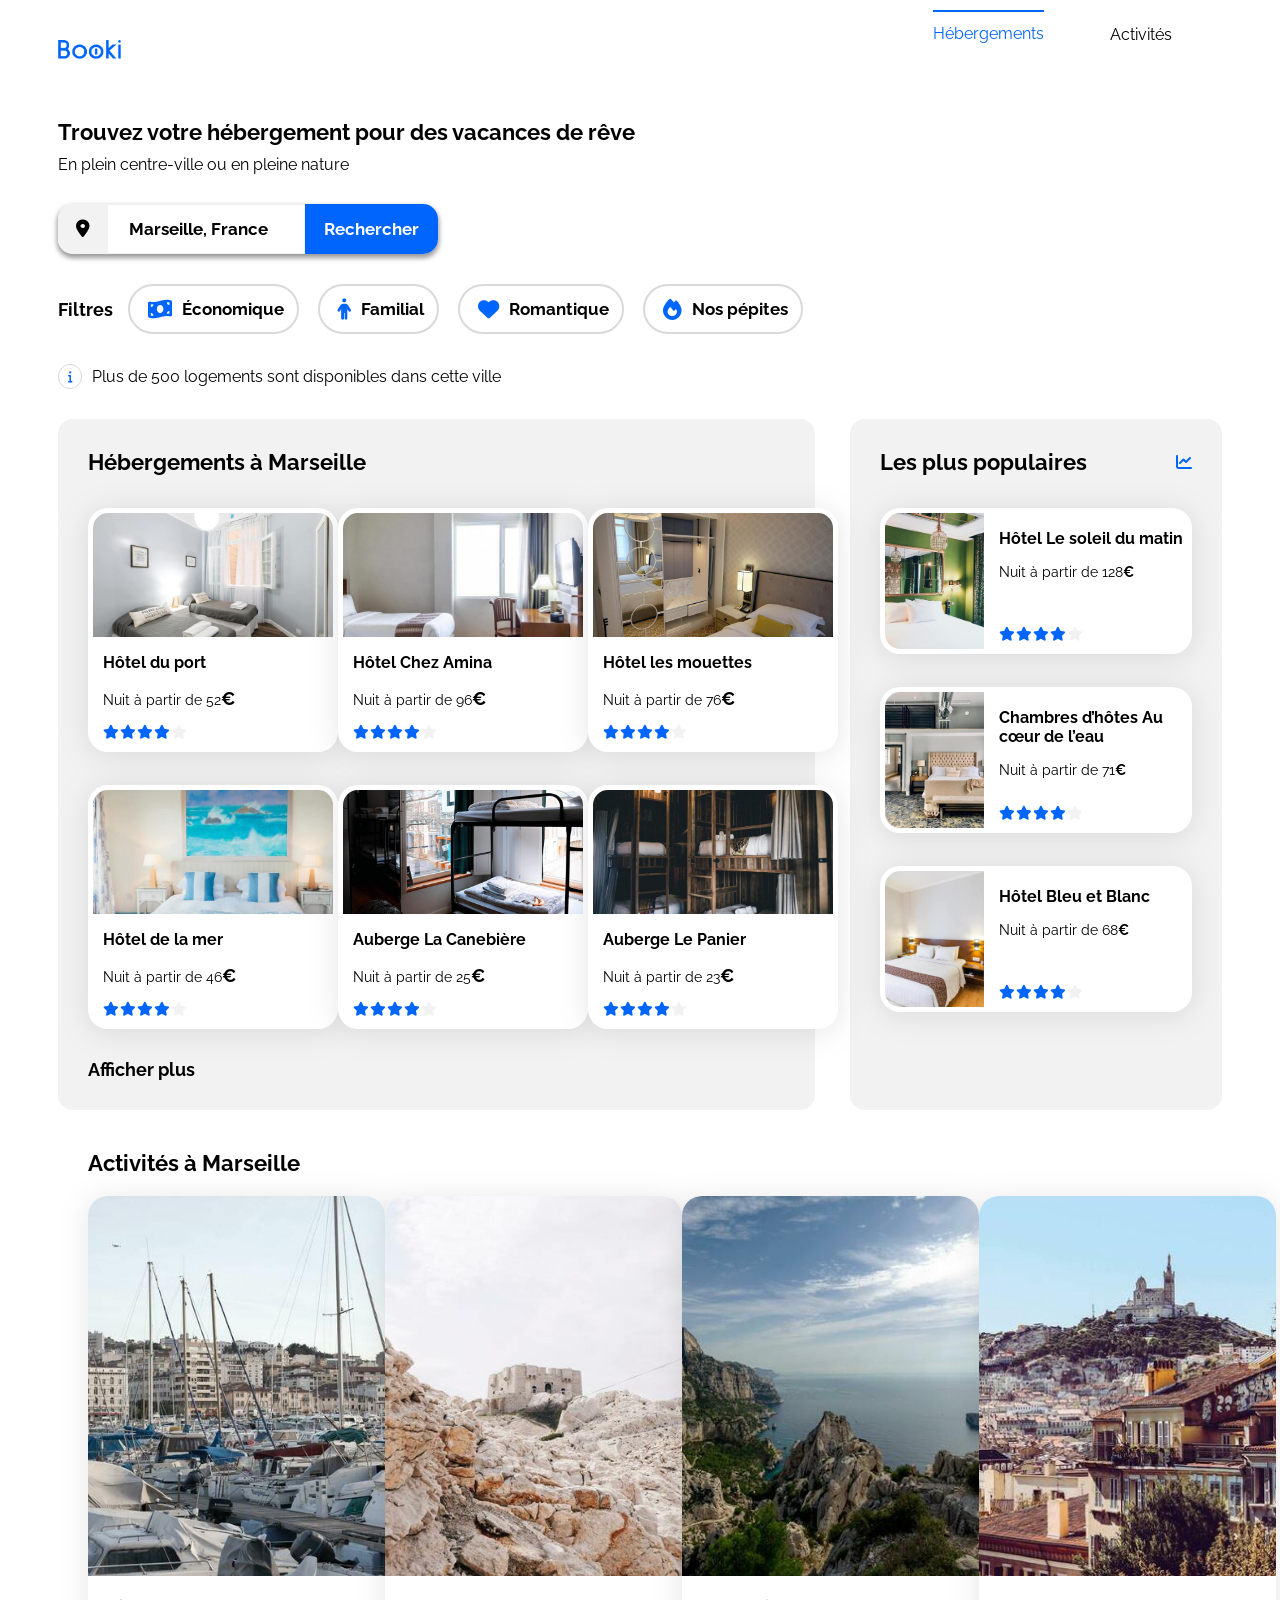
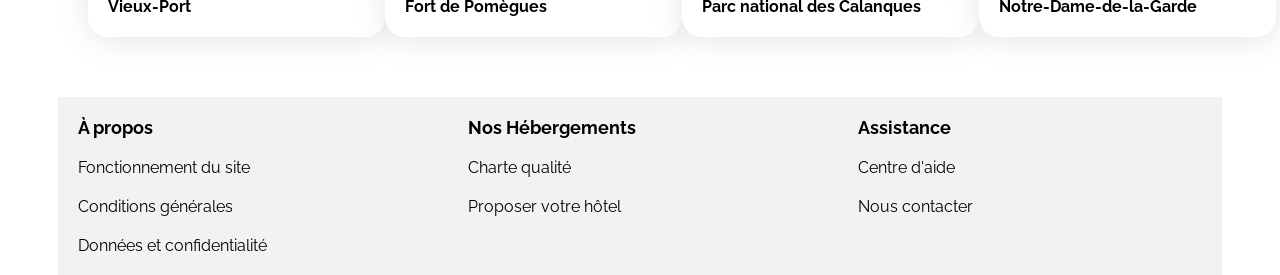
==== projects/2_booki/index.html @ b5fac972 "add: 1_training_start" ====
<!DOCTYPE html>
<html lang="fr">

<head>
    <meta charset="UTF-8">
    <meta name="viewport" content="width=device-width, initial-scale=1.0">
    <title>Booki</title>
    <link rel="preconnect" href="https://fonts.googleapis.com">
    <link rel="preconnect" href="https://fonts.gstatic.com" crossorigin>
    <link href="https://fonts.googleapis.com/css2?family=Raleway:wght@400;500;700&display=swap" rel="stylesheet">
    <link rel="stylesheet" href="https://cdnjs.cloudflare.com/ajax/libs/font-awesome/6.2.1/css/all.min.css"
        integrity="sha512-MV7K8+y+gLIBoVD59lQIYicR65iaqukzvf/nwasF0nqhPay5w/9lJmVM2hMDcnK1OnMGCdVK+iQrJ7lzPJQd1w=="
        crossorigin="anonymous" referrerpolicy="no-referrer" />
    <link rel="stylesheet" href="./css/style.css">
</head>

<body>
    <div class="main-container">
        <header>
            <div class="navbar">
                <div class="logo">
                    <img src="./images/logo/Booki.png">
                </div>
                <ul>
                    <li><a href="#" id="current-page">Hébergements</a></li>
                    <li><a href="#">Activités</a></li>
                </ul>
            </div>
            <div class="title-header">
                <h1 class="titles">Trouvez votre hébergement pour des vacances de rêve</h1>
                <p>En plein centre-ville ou en pleine nature</p>
            </div>


            <form class="searchBar shadow" action="#" method="GET">
                <div class="containerMarker">
                    <i class="fas fa-map-marker-alt"></i>
                </div>
                <input type="search" class="searchInput bold-text" placeholder="Marseille, France">
                <button class="searchButton bold-text">
                    <span>Rechercher</span>
                    <i class="fas fa-search"></i>
                </button>
            </form>


            <div class="filters-section">
                <span class="bold-text-filters">Filtres</span>
                <div class="filters-buttons">
                    <button class="filters-button-text"><i
                            class="fa-solid fa-money-bill-wave fa-lg"></i>Économique</button>
                    <button class="filters-button-text"><i class="fa-solid fa-person fa-lg"></i>Familial</button>
                    <button class="filters-button-text"><i class="fa-solid fa-heart fa-lg"></i>Romantique</button>
                    <button class="filters-button-text"><i class="fa-sharp fa-solid fa-fire fa-lg"></i>Nos
                        pépites</button>
                </div>
            </div>
            <div class="info">
                <i class="fa-solid fa-info fa-xs"></i>
                <span class="simple-text">Plus de 500 logements sont disponibles dans cette ville</span>
            </div>
        </header>
        <main>
            <div class="hebergements-and-populaires">
                <section class="hebergements">
                    <div class="populaires-title">
                        <h2 class="titles">Hébergements à Marseille</h2>
                    </div>
                    <div class="hebergements-cards">
                        <div class="hebergements-firstrow">
                            <a href="#">
                                <article class="card">
                                    <img src="./images/hebergements/fred-kleber.jpg"
                                        alt="Image de la chambre d'hôtel montrant un lit">
                                    <div class="card-content">
                                        <div class="card-txt">
                                            <h3 class="cards-titles">Hôtel du port</h3>
                                            <p class="subtitles">Nuit à partir de 52<span class="euro">€</span></p>
                                        </div>
                                        <div class="card-rating">
                                            <i class="fa-sm fa-solid fa-star" aria-hidden="true"></i>
                                            <i class="fa-sm fa-solid fa-star" aria-hidden="true"></i>
                                            <i class="fa-sm fa-solid fa-star" aria-hidden="true"></i>
                                            <i class="fa-sm fa-solid fa-star" aria-hidden="true"></i>
                                            <i class="fa-sm fa-solid fa-star neutral-star" aria-hidden="true"></i>
                                            <span class="sr-only">Note de 4 sur 5</span>
                                        </div>
                                    </div>
                                </article>
                            </a>
                            <a href="#">
                                <article class="card">
                                    <img src="./images/hebergements/febrian-zakaria.jpg"
                                        alt="Image de la chambre d'hôtel montrant un lit">
                                    <div class="card-content">
                                        <div class="card-txt">
                                            <h3 class="cards-titles">Hôtel Chez Amina</h3>
                                            <p class="subtitles">Nuit à partir de 96<span class="euro">€</span></p>
                                        </div>
                                        <div class="card-rating">
                                            <i class="fa-sm fa-solid fa-star" aria-hidden="true"></i>
                                            <i class="fa-sm fa-solid fa-star" aria-hidden="true"></i>
                                            <i class="fa-sm fa-solid fa-star" aria-hidden="true"></i>
                                            <i class="fa-sm fa-solid fa-star" aria-hidden="true"></i>
                                            <i class="fa-sm fa-solid fa-star neutral-star" aria-hidden="true"></i>
                                            <span class="sr-only">Note de 4 sur 5</span>
                                        </div>
                                    </div>
                                </article>
                            </a>
                            <a href="#">
                                <article class="card">
                                    <img src="./images/hebergements/reisetopia.jpg"
                                        alt="Image de la chambre d'hôtel montrant un lit">
                                    <div class="card-content">
                                        <div class="card-txt">
                                            <h3 class="cards-titles">Hôtel les mouettes</h3>
                                            <p class="subtitles">Nuit à partir de 76<span class="euro">€</span></p>
                                        </div>
                                        <div class="card-rating">
                                            <i class="fa-sm fa-solid fa-star" aria-hidden="true"></i>
                                            <i class="fa-sm fa-solid fa-star" aria-hidden="true"></i>
                                            <i class="fa-sm fa-solid fa-star" aria-hidden="true"></i>
                                            <i class="fa-sm fa-solid fa-star" aria-hidden="true"></i>
                                            <i class="fa-sm fa-solid fa-star neutral-star" aria-hidden="true"></i>
                                            <span class="sr-only">Note de 4 sur 5</span>
                                        </div>
                                    </div>
                                </article>
                            </a>
                        </div>
                        <div class="hebergements-firstrow">
                            <a href="#">
                                <article class="card">
                                    <img src="./images/hebergements/annie-spratt.jpg"
                                        alt="Image de la chambre d'hôtel montrant un lit">
                                    <div class="card-content">
                                        <div class="card-txt">
                                            <h3 class="cards-titles">Hôtel de la mer</h3>
                                            <p class="subtitles">Nuit à partir de 46<span class="euro">€</span></p>
                                        </div>
                                        <div class="card-rating">
                                            <i class="fa-sm fa-solid fa-star" aria-hidden="true"></i>
                                            <i class="fa-sm fa-solid fa-star" aria-hidden="true"></i>
                                            <i class="fa-sm fa-solid fa-star" aria-hidden="true"></i>
                                            <i class="fa-sm fa-solid fa-star" aria-hidden="true"></i>
                                            <i class="fa-sm fa-solid fa-star neutral-star" aria-hidden="true"></i>
                                            <span class="sr-only">Note de 4 sur 5</span>
                                        </div>
                                    </div>
                                </article>
                            </a>
                            <a href="#">
                                <article class="card">
                                    <img src="./images/hebergements/marcus-loke.jpg"
                                        alt="Image de la chambre d'hôtel montrant un lit">
                                    <div class="card-content">
                                        <div class="card-txt">
                                            <h3 class="cards-titles">Auberge La Canebière</h3>
                                            <p class="subtitles">Nuit à partir de 25<span class="euro">€</span></p>
                                        </div>
                                        <div class="card-rating">
                                            <i class="fa-sm fa-solid fa-star" aria-hidden="true"></i>
                                            <i class="fa-sm fa-solid fa-star" aria-hidden="true"></i>
                                            <i class="fa-sm fa-solid fa-star" aria-hidden="true"></i>
                                            <i class="fa-sm fa-solid fa-star" aria-hidden="true"></i>
                                            <i class="fa-sm fa-solid fa-star neutral-star" aria-hidden="true"></i>
                                            <span class="sr-only">Note de 4 sur 5</span>
                                        </div>
                                    </div>
                                </article>
                            </a>
                            <a href="#">
                                <article class="card">
                                    <img src="./images/hebergements/nicate-lee.jpg"
                                        alt="Image de la chambre d'hôtel montrant un lit">
                                    <div class="card-content">
                                        <div class="card-txt">
                                            <h3 class="cards-titles">Auberge Le Panier</h3>
                                            <p class="subtitles">Nuit à partir de 23<span class="euro">€</span></p>
                                        </div>
                                        <div class="card-rating">
                                            <i class="fa-sm fa-solid fa-star" aria-hidden="true"></i>
                                            <i class="fa-sm fa-solid fa-star" aria-hidden="true"></i>
                                            <i class="fa-sm fa-solid fa-star" aria-hidden="true"></i>
                                            <i class="fa-sm fa-solid fa-star" aria-hidden="true"></i>
                                            <i class="fa-sm fa-solid fa-star neutral-star" aria-hidden="true"></i>
                                            <span class="sr-only">Note de 4 sur 5</span>
                                        </div>
                                    </div>
                                </article>
                            </a>
                        </div>
                        <span>Afficher plus</span>
                    </div>
                </section>
                <section class="populaires">
                    <div class="populaires-title">
                        <h2 class="titles">Les plus populaires</h2>
                        <i class="fa-solid fa-chart-line " aria-hidden="true"></i>
                    </div>
                    <div class="populaires-cards">
                        <a href="#">
                            <article class="card">
                                <img src="./images/hebergements/emile-guillemot.jpg"
                                    alt="Image de la chambre d'hôtel montrant un lit">
                                <div class="card-content">
                                    <div class="card-txt">
                                        <h3 class="cards-titles">Hôtel Le soleil du matin</h3>
                                        <p class="subtitles">Nuit à partir de 128<span class="euro">€</span></p>
                                    </div>
                                    <div class="card-rating">
                                        <i class="fa-sm fa-solid fa-star" aria-hidden="true"></i>
                                        <i class="fa-sm fa-solid fa-star" aria-hidden="true"></i>
                                        <i class="fa-sm fa-solid fa-star" aria-hidden="true"></i>
                                        <i class="fa-sm fa-solid fa-star" aria-hidden="true"></i>
                                        <i class="fa-sm fa-solid fa-star neutral-star" aria-hidden="true"></i>
                                        <span class="sr-only">Note de 4 sur 5</span>
                                    </div>
                                </div>
                            </article>
                        </a>
                        <a href="#">
                            <article class="card">
                                <img src="./images/hebergements/aw-creative.jpg"
                                    alt="Image de la chambre d'hôtel montrant un lit">
                                <div class="card-content">
                                    <div class="card-txt">
                                        <h3 class="cards-titles">Chambres d’hôtes Au cœur de l’eau</h3>
                                        <p class="subtitles">Nuit à partir de 71<span class="euro">€</span></p>
                                    </div>
                                    <div class="card-rating">
                                        <i class="fa-sm fa-solid fa-star" aria-hidden="true"></i>
                                        <i class="fa-sm fa-solid fa-star" aria-hidden="true"></i>
                                        <i class="fa-sm fa-solid fa-star" aria-hidden="true"></i>
                                        <i class="fa-sm fa-solid fa-star" aria-hidden="true"></i>
                                        <i class="fa-sm fa-solid fa-star neutral-star" aria-hidden="true"></i>
                                        <span class="sr-only">Note de 4 sur 5</span>
                                    </div>
                                </div>
                            </article>
                        </a>
                        <a href="#">
                            <article class="card">
                                <img src="./images/hebergements/febrian-zakaria2.jpg"
                                    alt="Image de la chambre d'hôtel montrant un lit">
                                <div class="card-content">
                                    <div class="card-txt">
                                        <h3 class="cards-titles">Hôtel Bleu et Blanc</h3>
                                        <p class="subtitles">Nuit à partir de 68<span class="euro">€</span></p>
                                    </div>
                                    <div class="card-rating">
                                        <i class="fa-sm fa-solid fa-star" aria-hidden="true"></i>
                                        <i class="fa-sm fa-solid fa-star" aria-hidden="true"></i>
                                        <i class="fa-sm fa-solid fa-star" aria-hidden="true"></i>
                                        <i class="fa-sm fa-solid fa-star" aria-hidden="true"></i>
                                        <i class="fa-sm fa-solid fa-star neutral-star" aria-hidden="true"></i>
                                        <span class="sr-only">Note de 4 sur 5</span>
                                    </div>
                                </div>
                            </article>
                        </a>
                    </div>
                </section>
            </div>
            <div class="activities">
                <h2 class="titles">Activités à Marseille</h2>
                <div class="activities-cards">
                    <a href="#">
                        <article class="long-card">
                            <img src="./images/activites/reno-laithienne.jpg" alt="Image d'un paysage'">
                            <div class="long-card-content">
                                <div class="long-card-txt">
                                    <h3 class="long-cards-titles">Vieux-Port</h3>
                                </div>
                            </div>
                        </article>
                    </a>
                    <a href="#">
                        <article class="long-card">
                            <img src="./images/activites/paul-hermann.jpg" alt="Image d'un paysage'">
                            <div class="long-card-content">
                                <div class="long-card-txt">
                                    <h3 class="long-cards-titles">Fort de Pomègues</h3>
                                </div>
                            </div>
                        </article>
                    </a>
                    <a href="#">
                        <article class="long-card">
                            <img src="./images/activites/kilyan-sockalingum.jpg" alt="Image d'un paysage'">
                            <div class="long-card-content">
                                <div class="long-card-txt">
                                    <h3 class="long-cards-titles">Parc national des Calanques</h3>
                                </div>
                            </div>
                        </article>
                    </a>
                    <a href="#">
                        <article class="long-card">
                            <img src="./images/activites/florian-wehde.jpg" alt="Image d'un paysage'">
                            <div class="long-card-content">
                                <div class="long-card-txt">
                                    <h3 class="long-cards-titles">Notre-Dame-de-la-Garde</h3>
                                </div>
                            </div>
                        </article>
                    </a>
                </div>

            </div>
        </main>
        <footer>
            <div class="footer-colonne">
                <ul>
                    <li>À propos</li>
                    <li>Fonctionnement du site</li>
                    <li>Conditions générales</li>
                    <li>Données et confidentialité</li>
                </ul>
            </div>
            <div class="footer-colonne">
                <ul>
                    <li>Nos Hébergements</li>
                    <li>Charte qualité</li>
                    <li>Proposer votre hôtel</li>
                </ul>
            </div>
            <div class="footer-colonne">
                <ul>
                    <li>Assistance</li>
                    <li>Centre d'aide</li>
                    <li>Nous contacter</li>
                </ul>
            </div>
        </footer>
    </div>
</body>

</html>
---- projects/2_booki/css/style.css ----
/****** General ***********/
* {
	font-family: "Raleway", sans-serif;
}

:root {
	--main-color: #0065fc;
	--main-bg-color: #f2f2f2;
	--filter-bg-color: #deebff;
}

.fa-solid {
	color: var(--main-color);
}

body {
	display: flex;
	justify-content: center;
	margin-top: 0px;
	margin-bottom: 0px;
}

.main-container {
	width: 100%;
	max-width: 1440px;
	padding: 0 50px;
	box-sizing: border-box;
}

a {
	color: inherit;
	text-decoration: none;
}

.titles {
	margin: 0;
	font-size: 22px;
	font-weight: bold;
}

.subtitles {
	font-size: 14px;
}

.cards-titles {
	font-weight: bold;
	font-size: 16px;
}

.simple-text {
	font-size: 16px;
}

.bold-text {
	font-weight: bold;
	font-size: 17px;
}

.bold-text-filters {
	font-weight: bold;
	font-size: 18px;
}

.filters-button-text {
	font-weight: bold;
	font-size: 17px;
}

.long-cards-titles {
	font-size: 16px;
	font-weight: bold;
	padding-bottom: 5px;
	padding-top: 5px;
	padding-left: 5px;
}

.card {
	background-color: white;
	border-radius: 20px;
	padding: 5px;
	filter: drop-shadow(0px 3px 15px rgba(0, 0, 0, 0.1));
}

.card img {
	object-fit: cover;
}

.card-title {
	font-size: 16px;
}

.euro {
	font-weight: 700;
}

.neutral-star {
	color: var(--main-bg-color);
}

/****** header ***********/
.navbar {
	display: flex;
	justify-content: space-between;
	height: 79px;
	padding-bottom: 30px;
	padding-top: 10px;
}

#current-page {
	border-top: solid 2px var(--main-color);
	color: #0065fc;
	padding-top: 12px;
}
.logo {
	display: flex;
	align-items: center;
}

.navbar img {
	height: 25%;
}
.navbar ul {
	list-style-type: none;
	margin: 0;
	padding: 0;
	overflow: hidden;
}

.navbar li {
	float: left;
}

.navbar li a {
	display: block;
	text-align: center;
	padding-top: 15px;
	padding-bottom: 14px;
	margin-left: 16px;
	text-decoration: none;
}

.navbar li a:first-child {
	margin-right: 50px;
}

.navbar li {
	display: inline;
}

.title-header {
	display: flex;
	flex-direction: column;
	padding-bottom: 30px;
}

.title-header p {
	margin: 0px;
	margin-top: 10px;
}
.searchBar {
	margin-bottom: 30px;
	height: 50px;
	display: flex;
}

.shadow {
	box-shadow: 0px 3px 5px 1px rgba(0, 0, 0, 0.4);
	width: 380px;
	border-radius: 15px;
}

.containerMarker {
	display: flex;
}
.containerMarker {
	background-color: #f2f2f2;
	border-radius: 15px 0 0 15px;
	width: 13%;
	flex-shrink: 0;
}

.containerMarker i {
	margin: auto;
	font-size: 18px;
}

.searchInput {
	border: 1px solid #f2f2f2;
	width: 53%;
	text-align: center;
	padding: 0px;
	margin: 0px;
}

.searchInput::placeholder {
	color: black;
}

.searchButton {
	width: 35%;
	background-color: #0065fc;
	border: none;
	padding: 0;
	border-radius: 0 15px 15px 0;
	color: #fff;
	cursor: pointer;
	flex-shrink: 0;
}

.searchButton i {
	display: none;
}

.filters-section {
	display: flex;
	flex-direction: row;
	flex-wrap: wrap;
	align-items: center;
}
.filters-section button {
	border: 2px solid #d9d9d9;
	text-align: center;
	border-radius: 25px;
	background-color: white;
	padding: 13px;
	margin-left: 15px;
	cursor: pointer;
}

.filters-section button i {
	padding-right: 10px;
	padding-left: 5px;
}

.filters-section button:hover {
	background-color: var(--filter-bg-color);
}

.info {
	display: flex;
	align-items: center;
	padding-top: 30px;
}
.info i {
	display: flex;
	justify-content: center;
	align-items: center;
	color: #0065fc;
	border: 1px solid #d9d9d9;
	width: 2px;
	height: 3px;
	border-radius: 25px;
	padding: 10px;
	margin-right: 10px;
}

/****** Hebergements And Populaires ***********/
.hebergements-and-populaires {
	display: flex;
	flex-wrap: wrap;
	justify-content: space-between;
	padding-top: 30px;
}

.hebergements-and-populaires section {
	background-color: var(--main-bg-color);
	border-radius: 15px;
	padding: 30px;
	box-sizing: border-box;
}

/****** Hebergements ***********/
.hebergements {
	width: 65%;
}
.hebergements-cards {
	display: flex;
	flex-direction: column;
	flex-wrap: wrap;
}

.hebergements-cards .card {
	display: flex;
	flex-wrap: wrap;
	margin-top: 33px;
	flex-direction: column;
	width: 240px;
}

.hebergements-firstrow {
	display: flex;
	flex-direction: row;
	justify-content: space-between;
}

.hebergements-cards img {
	width: 100%;
	height: 124px;
	border-top-left-radius: 15px;
	border-top-right-radius: 15px;
}

.hebergements-cards .card-content {
	width: 100%;
	padding-left: 10px;
	display: flex;
	flex-direction: column;
	justify-content: space-between;
	box-sizing: border-box;
}

.hebergements-cards .card-title {
	margin-top: 10px;
	margin-bottom: 4px;
}

.hebergements-cards .card-subtitle {
	margin: 0;
	font-size: 14px;
	padding-bottom: 5px;
	padding-top: 2px;
}

.hebergements-cards .card-rating {
	margin-bottom: 5px;
}

.card-rating i:nth-child(n + 2) {
	margin-left: -3px;
}

.hebergements-cards span {
	font-size: 18px;
	font-weight: bold;
	padding-top: 30px;
}
/****** Populaires ***********/
.populaires {
	width: 32%;
}

.populaires-title {
	display: flex;
	justify-content: space-between;
	align-items: center;
}

.populaires-cards .card {
	display: flex;
	margin-top: 33px;
}

.populaires-cards img {
	width: 33%;
	height: 136px;
	border-top-left-radius: 15px;
	border-bottom-left-radius: 15px;
}

.populaires-cards .card-content {
	width: 67%;
	padding-left: 15px;
	display: flex;
	flex-direction: column;
	justify-content: space-between;
	box-sizing: border-box;
}

.populaires-cards .card-title {
	margin-top: 10px;
	margin-bottom: 4px;
}

.populaires-cards .card-subtitle {
	margin: 0;
	font-size: 14px;
}

.populaires-cards .card-rating {
	margin-bottom: 5px;
}

/****** activities ******/

.activities {
	display: flex;
	flex-direction: column;
	padding-left: 30px;
	padding-right: 30px;
	padding-top: 40px;
	padding-bottom: 60px;
}
.activities h2 {
	font-size: 22px;
	font-weight: bold;
}
.long-card {
	background-color: white;
	border-radius: 20px;
	filter: drop-shadow(0px 3px 15px rgba(0, 0, 0, 0.1));
}

.long-card img {
	object-fit: cover;
}

.activities-cards {
	display: flex;
	justify-content: space-between;
	padding-top: 20px;
}
.activities-cards .long-card {
	display: flex;
	flex-direction: column;
	width: 297px;
}

.activities-cards img {
	width: 100%;
	height: 380px;
	border-top-left-radius: 20px;
	border-top-right-radius: 20px;
}

.activities-cards .long-card-content {
	padding-left: 15px;
	display: flex;
	flex-direction: column;
	justify-content: space-between;
	box-sizing: border-box;
}

/****** footer ******/
footer {
	background-color: var(--main-bg-color);
	display: flex;
	justify-content: space-between;
}

.footer-colonne {
	width: 33%;
}

footer ul {
	margin-block-start: 0px;
	margin-block-end: 0px;
	margin-inline-start: 0px;
	margin-inline-end: 0px;
	padding-inline-start: 0px;
	padding-bottom: 20px;
}

footer ul li:nth-child(n + 2) {
	padding-top: 20px;
}

footer li {
	list-style-type: none;
	margin: 0;
	padding: 0;
	overflow: hidden;
	padding-left: 20px;
}

footer li:first-child {
	font-size: 18px;
	font-weight: bold;
	padding-top: 20px;
}

/* Le code ci-dessous correspond à la version responsive uniquement */

/****** Media queries ***********/
/* Medium devices (tablets, less/equal than 1024px) */
@media (max-width: 1024px) {
	.hebergements-and-populaires {
		flex-direction: column;
	}

	.hebergements {
		width: 100%;
	}

	.populaires {
		width: 100%;
		margin-top: 50px;
	}

	.populaires-cards {
		display: flex;
		flex-direction: row;
		justify-content: space-between;
	}

	.populaires-cards a {
		width: 30%;
	}

	.populaires-cards .card-title {
		font-size: 14px;
	}

	.populaires-cards .card-subtitle {
		font-size: 13px;
	}

	.filters-section {
		flex-direction: column;
		align-items: start;
	}
}

/* Small devices (phones, less than 768px) */
@media (max-width: 767.98px) {
	/* ... */
}
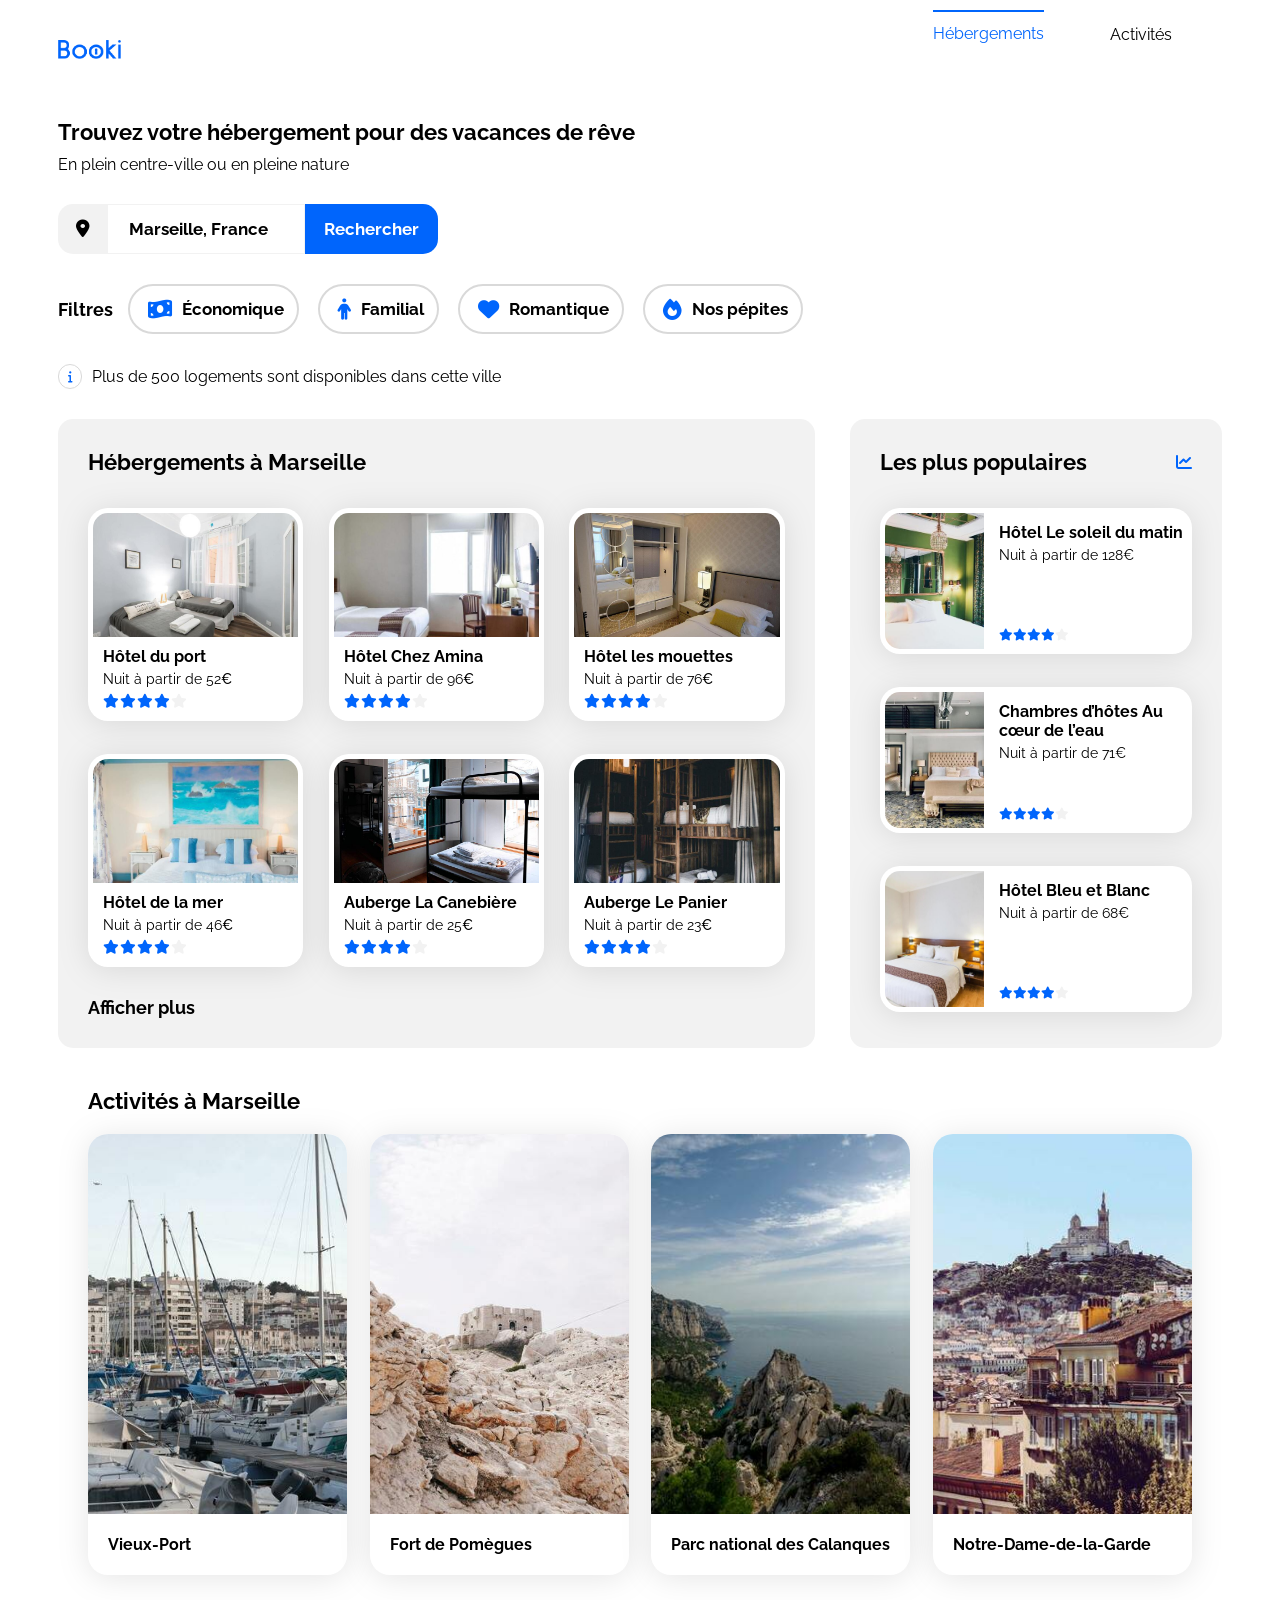
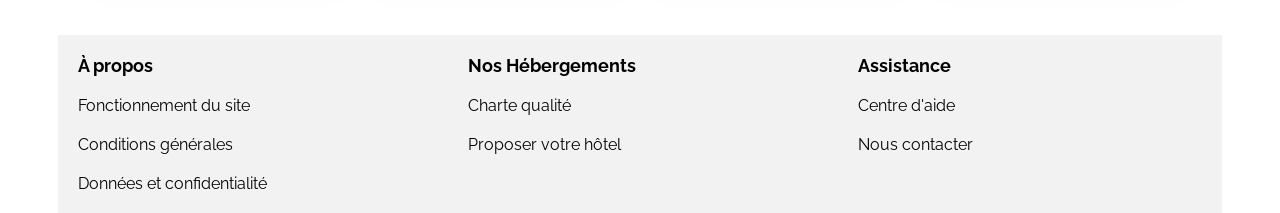
==== commit 97e8e583: "add: p2 mobile responsive version" ====
--- a/projects/2_booki/index.html
+++ b/projects/2_booki/index.html
@@ -67,7 +67,7 @@
                         <h2 class="titles">Hébergements à Marseille</h2>
                     </div>
                     <div class="hebergements-cards">
-                        <div class="hebergements-firstrow">
+                        <div class="hebergements-row">
                             <a href="#">
                                 <article class="card">
                                     <img src="./images/hebergements/fred-kleber.jpg"
@@ -129,7 +129,7 @@
                                 </article>
                             </a>
                         </div>
-                        <div class="hebergements-firstrow">
+                        <div class="hebergements-row">
                             <a href="#">
                                 <article class="card">
                                     <img src="./images/hebergements/annie-spratt.jpg"
@@ -191,7 +191,7 @@
                                 </article>
                             </a>
                         </div>
-                        <span>Afficher plus</span>
+                        <span id="show-more">Afficher plus</span>
                     </div>
                 </section>
                 <section class="populaires">
@@ -210,11 +210,11 @@
                                         <p class="subtitles">Nuit à partir de 128<span class="euro">€</span></p>
                                     </div>
                                     <div class="card-rating">
-                                        <i class="fa-sm fa-solid fa-star" aria-hidden="true"></i>
-                                        <i class="fa-sm fa-solid fa-star" aria-hidden="true"></i>
-                                        <i class="fa-sm fa-solid fa-star" aria-hidden="true"></i>
-                                        <i class="fa-sm fa-solid fa-star" aria-hidden="true"></i>
-                                        <i class="fa-sm fa-solid fa-star neutral-star" aria-hidden="true"></i>
+                                        <i class="fa-xs fa-solid fa-star" aria-hidden="true"></i>
+                                        <i class="fa-xs fa-solid fa-star" aria-hidden="true"></i>
+                                        <i class="fa-xs fa-solid fa-star" aria-hidden="true"></i>
+                                        <i class="fa-xs fa-solid fa-star" aria-hidden="true"></i>
+                                        <i class="fa-xs fa-solid fa-star neutral-star" aria-hidden="true"></i>
                                         <span class="sr-only">Note de 4 sur 5</span>
                                     </div>
                                 </div>
@@ -230,11 +230,11 @@
                                         <p class="subtitles">Nuit à partir de 71<span class="euro">€</span></p>
                                     </div>
                                     <div class="card-rating">
-                                        <i class="fa-sm fa-solid fa-star" aria-hidden="true"></i>
-                                        <i class="fa-sm fa-solid fa-star" aria-hidden="true"></i>
-                                        <i class="fa-sm fa-solid fa-star" aria-hidden="true"></i>
-                                        <i class="fa-sm fa-solid fa-star" aria-hidden="true"></i>
-                                        <i class="fa-sm fa-solid fa-star neutral-star" aria-hidden="true"></i>
+                                        <i class="fa-xs fa-solid fa-star" aria-hidden="true"></i>
+                                        <i class="fa-xs fa-solid fa-star" aria-hidden="true"></i>
+                                        <i class="fa-xs fa-solid fa-star" aria-hidden="true"></i>
+                                        <i class="fa-xs fa-solid fa-star" aria-hidden="true"></i>
+                                        <i class="fa-xs fa-solid fa-star neutral-star" aria-hidden="true"></i>
                                         <span class="sr-only">Note de 4 sur 5</span>
                                     </div>
                                 </div>
@@ -250,11 +250,11 @@
                                         <p class="subtitles">Nuit à partir de 68<span class="euro">€</span></p>
                                     </div>
                                     <div class="card-rating">
-                                        <i class="fa-sm fa-solid fa-star" aria-hidden="true"></i>
-                                        <i class="fa-sm fa-solid fa-star" aria-hidden="true"></i>
-                                        <i class="fa-sm fa-solid fa-star" aria-hidden="true"></i>
-                                        <i class="fa-sm fa-solid fa-star" aria-hidden="true"></i>
-                                        <i class="fa-sm fa-solid fa-star neutral-star" aria-hidden="true"></i>
+                                        <i class="fa-xs fa-solid fa-star" aria-hidden="true"></i>
+                                        <i class="fa-xs fa-solid fa-star" aria-hidden="true"></i>
+                                        <i class="fa-xs fa-solid fa-star" aria-hidden="true"></i>
+                                        <i class="fa-xs fa-solid fa-star" aria-hidden="true"></i>
+                                        <i class="fa-xs fa-solid fa-star neutral-star" aria-hidden="true"></i>
                                         <span class="sr-only">Note de 4 sur 5</span>
                                     </div>
                                 </div>
--- a/projects/2_booki/css/style.css
+++ b/projects/2_booki/css/style.css
@@ -39,12 +39,15 @@
 }
 
 .subtitles {
+	margin: 5px 0px;
 	font-size: 14px;
 }
 
 .cards-titles {
 	font-weight: bold;
 	font-size: 16px;
+	margin-top: 10px;
+	margin-bottom: 5px;
 }
 
 .simple-text {
@@ -87,10 +90,6 @@
 
 .card-title {
 	font-size: 16px;
-}
-
-.euro {
-	font-weight: 700;
 }
 
 .neutral-star {
@@ -164,7 +163,7 @@
 }
 
 .shadow {
-	box-shadow: 0px 3px 5px 1px rgba(0, 0, 0, 0.4);
+	box-shadow: none;
 	width: 380px;
 	border-radius: 15px;
 }
@@ -223,8 +222,12 @@
 	border-radius: 25px;
 	background-color: white;
 	padding: 13px;
-	margin-left: 15px;
+	margin-right: 15px;
 	cursor: pointer;
+}
+
+.filters-section span {
+	margin-right: 15px;
 }
 
 .filters-section button i {
@@ -276,7 +279,6 @@
 .hebergements-cards {
 	display: flex;
 	flex-direction: column;
-	flex-wrap: wrap;
 }
 
 .hebergements-cards .card {
@@ -284,13 +286,16 @@
 	flex-wrap: wrap;
 	margin-top: 33px;
 	flex-direction: column;
-	width: 240px;
-}
-
-.hebergements-firstrow {
+}
+
+.hebergements-row {
 	display: flex;
 	flex-direction: row;
 	justify-content: space-between;
+}
+
+.hebergements-row a {
+	width: 30.9%;
 }
 
 .hebergements-cards img {
@@ -325,14 +330,24 @@
 	margin-bottom: 5px;
 }
 
-.card-rating i:nth-child(n + 2) {
+.hebergements-cards .card-rating i:nth-child(n + 2) {
 	margin-left: -3px;
 }
 
+.populaires-cards .card-rating i:nth-child(n + 2) {
+	margin-left: -4px;
+}
+
 .hebergements-cards span {
+	font-size: 14px;
+	font-weight: 500;
+	padding-top: 30px;
+}
+
+#show-more {
+	padding-top: 30px;
 	font-size: 18px;
 	font-weight: bold;
-	padding-top: 30px;
 }
 /****** Populaires ***********/
 .populaires {
@@ -412,7 +427,6 @@
 .activities-cards .long-card {
 	display: flex;
 	flex-direction: column;
-	width: 297px;
 }
 
 .activities-cards img {
@@ -420,6 +434,9 @@
 	height: 380px;
 	border-top-left-radius: 20px;
 	border-top-right-radius: 20px;
+}
+.activities-cards a {
+	width: 23.5%;
 }
 
 .activities-cards .long-card-content {
@@ -471,6 +488,14 @@
 /* Le code ci-dessous correspond à la version responsive uniquement */
 
 /****** Media queries ***********/
+@media (min-width: 1900px) {
+	.shadow {
+		box-shadow: 0px 3px 5px 1px rgba(0, 0, 0, 0.4);
+		width: 380px;
+		border-radius: 15px;
+	}
+}
+
 /* Medium devices (tablets, less/equal than 1024px) */
 @media (max-width: 1024px) {
 	.hebergements-and-populaires {
@@ -493,7 +518,7 @@
 	}
 
 	.populaires-cards a {
-		width: 30%;
+		width: 32.44%;
 	}
 
 	.populaires-cards .card-title {
@@ -508,9 +533,149 @@
 		flex-direction: column;
 		align-items: start;
 	}
+	.filters-button-text {
+		font-size: 16px;
+	}
+
+	.activities-cards a {
+		width: 22.8%;
+		height: 100%;
+	}
+
+	.hebergements-row a {
+		width: 31.6%;
+	}
+
+	.activities-cards img {
+		height: 200px;
+	}
+
+	.activities-cards {
+		height: 270px;
+	}
+
+	.long-card {
+		height: 100%;
+	}
+	.filters-section button {
+		margin-top: 15px;
+	}
 }
 
 /* Small devices (phones, less than 768px) */
 @media (max-width: 767.98px) {
-	/* ... */
-}
+	.navbar {
+		flex-direction: column;
+		justify-content: center;
+		align-items: center;
+		height: 115px;
+		border-bottom: solid 2px var(--main-color);
+		padding-bottom: 5px;
+		margin-bottom: 50px;
+	}
+
+	.navbar img {
+		height: 31%;
+	}
+
+	#current-page {
+		border-top: none;
+        padding-top: none;
+	}
+	.main-container {
+		padding: 0px;
+	}
+
+	.title-header {
+		padding-left: 15px;
+		padding-right: 15px;
+	}
+
+	.shadow {
+		width: 200px;
+	}
+	.searchBar {
+		padding: 0px 15px;
+	}
+
+	.searchButton {
+		border-radius: 15px;
+	}
+	.searchButton i {
+		display: block;
+	}
+
+	.searchButton span {
+		display: none;
+	}
+
+	.filters-section {
+		padding: 0 15px;
+	}
+
+	.info {
+		padding-right: 15px;
+		padding-left: 15px;
+	}
+	.hebergements-and-populaires {
+		flex-direction: column-reverse;
+	}
+
+	.hebergements-and-populaires section {
+		border-radius: 0px;
+	}
+
+	.hebergements-and-populaires section {
+		background-color: white;
+		padding: 30px;
+	}
+
+	.hebergements-row a {
+		width: 100%;
+	}
+
+	.activities-cards {
+		height: 100%;
+	}
+
+	.activities-cards a {
+		width: 100%;
+	}
+
+	.populaires-cards {
+		display: flex;
+		flex-direction: column;
+		align-items: center;
+	}
+
+	.populaires-cards a {
+		width: 100%;
+	}
+	.hebergements-row {
+		flex-direction: column;
+	}
+
+    .populaires {
+        background-color: grey;
+    }
+
+	.activities-cards {
+		flex-direction: column;
+	}
+
+	.activities-cards a {
+		align-items: center;
+		justify-content: center;
+	}
+
+	body {
+		margin: 0;
+	}
+
+	footer {
+		flex-direction: column;
+	}
+	.footer-colonne {
+		width: 100%;
+	}
+}
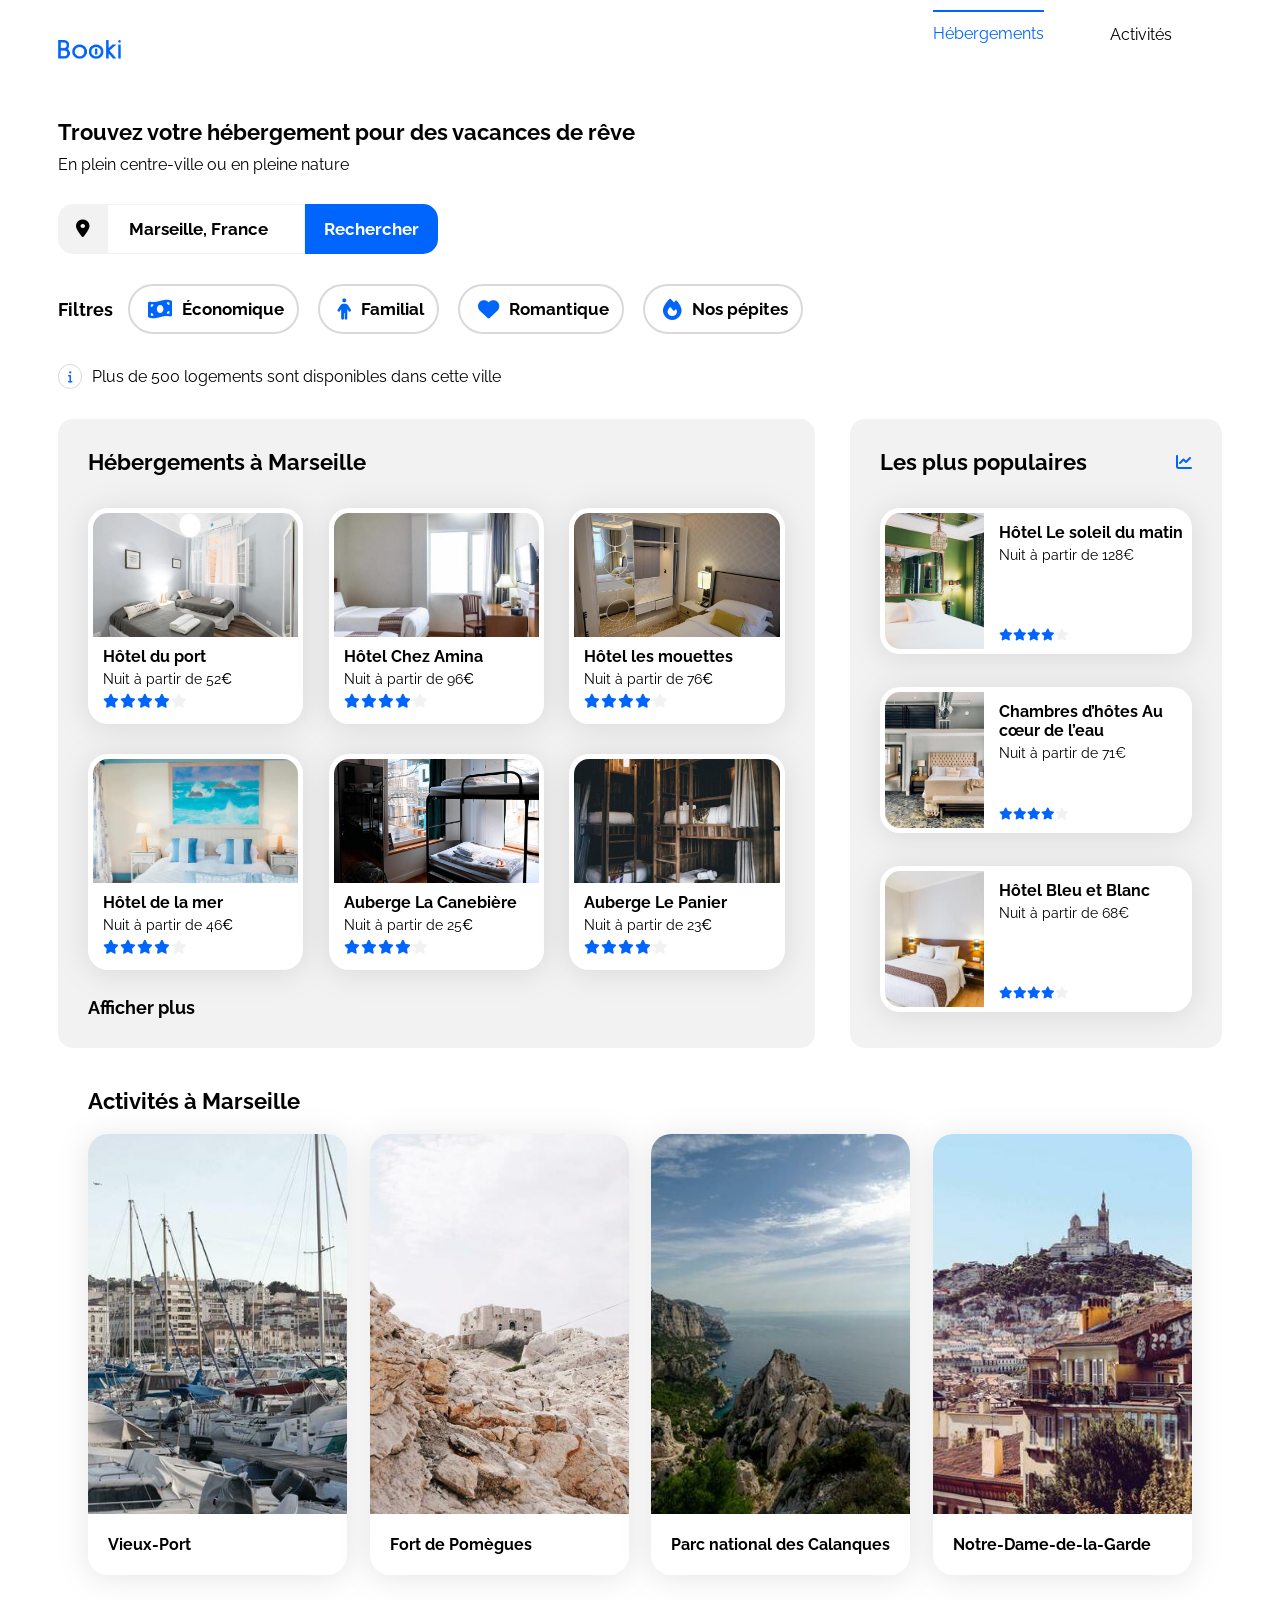
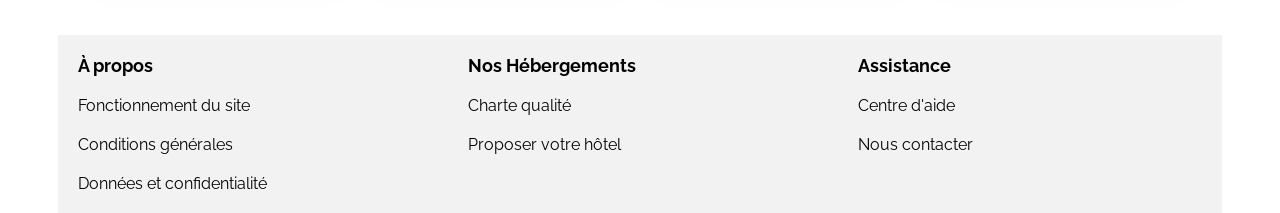
==== commit 83c23ba3: "add: stretch" ====
--- a/projects/2_booki/index.html
+++ b/projects/2_booki/index.html
@@ -42,8 +42,6 @@
                     <i class="fas fa-search"></i>
                 </button>
             </form>
-
-
             <div class="filters-section">
                 <span class="bold-text-filters">Filtres</span>
                 <div class="filters-buttons">
--- a/projects/2_booki/css/style.css
+++ b/projects/2_booki/css/style.css
@@ -286,12 +286,14 @@
 	flex-wrap: wrap;
 	margin-top: 33px;
 	flex-direction: column;
+	height: 83.8%;
 }
 
 .hebergements-row {
 	display: flex;
 	flex-direction: row;
 	justify-content: space-between;
+	align-items: stretch;
 }
 
 .hebergements-row a {
@@ -423,10 +425,12 @@
 	display: flex;
 	justify-content: space-between;
 	padding-top: 20px;
+	align-items: stretch;
 }
 .activities-cards .long-card {
 	display: flex;
 	flex-direction: column;
+	height: 100%;
 }
 
 .activities-cards img {
@@ -491,8 +495,6 @@
 @media (min-width: 1900px) {
 	.shadow {
 		box-shadow: 0px 3px 5px 1px rgba(0, 0, 0, 0.4);
-		width: 380px;
-		border-radius: 15px;
 	}
 }
 
@@ -569,53 +571,112 @@
 		justify-content: center;
 		align-items: center;
 		height: 115px;
-		border-bottom: solid 2px var(--main-color);
 		padding-bottom: 5px;
 		margin-bottom: 50px;
 	}
 
+	.navbar li {
+		float: none;
+		border-bottom: solid 2px var(--filter-bg-color);
+	}
+
+	.navbar li a:first-child {
+		margin-right: 0px;
+	}
+
+	.navbar li:first-child {
+		border-color: #0065fc;
+	}
+
+	.navbar li a {
+		margin-left: 0px;
+	}
+
 	.navbar img {
 		height: 31%;
 	}
 
+	.navbar ul {
+		width: 100%;
+		align-items: center;
+		display: flex;
+	}
+
+	.navbar li {
+		width: 50%;
+	}
+
 	#current-page {
 		border-top: none;
-        padding-top: none;
+		padding-top: 15px;
+		padding-bottom: 14px;
 	}
 	.main-container {
 		padding: 0px;
 	}
 
+	.searchInput {
+		width: 73%;
+	}
 	.title-header {
-		padding-left: 15px;
-		padding-right: 15px;
+		padding-left: 20px;
+		padding-right: 20px;
 	}
 
 	.shadow {
-		width: 200px;
+		width: 89.334%;
 	}
 	.searchBar {
-		padding: 0px 15px;
+		padding: 0px 20px;
+	}
+
+	.bold-text {
+		font-size: 18px;
 	}
 
 	.searchButton {
 		border-radius: 15px;
+		width: 14.95%;
+		margin: 0px -10px;
+		box-shadow: 0px 3px 5px 1px rgba(0, 0, 0, 0.4);
 	}
 	.searchButton i {
 		display: block;
 	}
 
+	.containerMarker {
+		width: 14.95%;
+	}
+
 	.searchButton span {
 		display: none;
 	}
 
 	.filters-section {
-		padding: 0 15px;
+		padding: 0 20px;
+	}
+	.filters-section button {
+		margin-right: 0px;
+	}
+
+	.filters-buttons {
+		width: 100%;
+		text-align: center;
+	}
+
+	.filters-section button {
+		margin-top: 15px;
+		width: 48.5%;
+		padding: 13.5px 0px;
+	}
+
+	.filters-button-text {
+		font-size: 14px;
 	}
 
 	.info {
-		padding-right: 15px;
-		padding-left: 15px;
+		padding-right: 20px;
+		padding-left: 20px;
 	}
 	.hebergements-and-populaires {
 		flex-direction: column-reverse;
@@ -627,9 +688,12 @@
 
 	.hebergements-and-populaires section {
 		background-color: white;
-		padding: 30px;
-	}
-
+		padding: 20px;
+	}
+
+	.populaires {
+		background-color: var(--main-bg-color) !important ;
+	}
 	.hebergements-row a {
 		width: 100%;
 	}
@@ -655,9 +719,9 @@
 		flex-direction: column;
 	}
 
-    .populaires {
-        background-color: grey;
-    }
+	.populaires {
+		background-color: var(--filter-bg-color);
+	}
 
 	.activities-cards {
 		flex-direction: column;
@@ -666,6 +730,15 @@
 	.activities-cards a {
 		align-items: center;
 		justify-content: center;
+		padding-top: 15px;
+	}
+
+	.activities-cards img {
+		height: 141px;
+	}
+
+	.hebergements-cards .card {
+		margin-top: 15px;
 	}
 
 	body {
@@ -678,4 +751,7 @@
 	.footer-colonne {
 		width: 100%;
 	}
-}
+	footer li {
+		padding-left: 30px;
+	}
+}
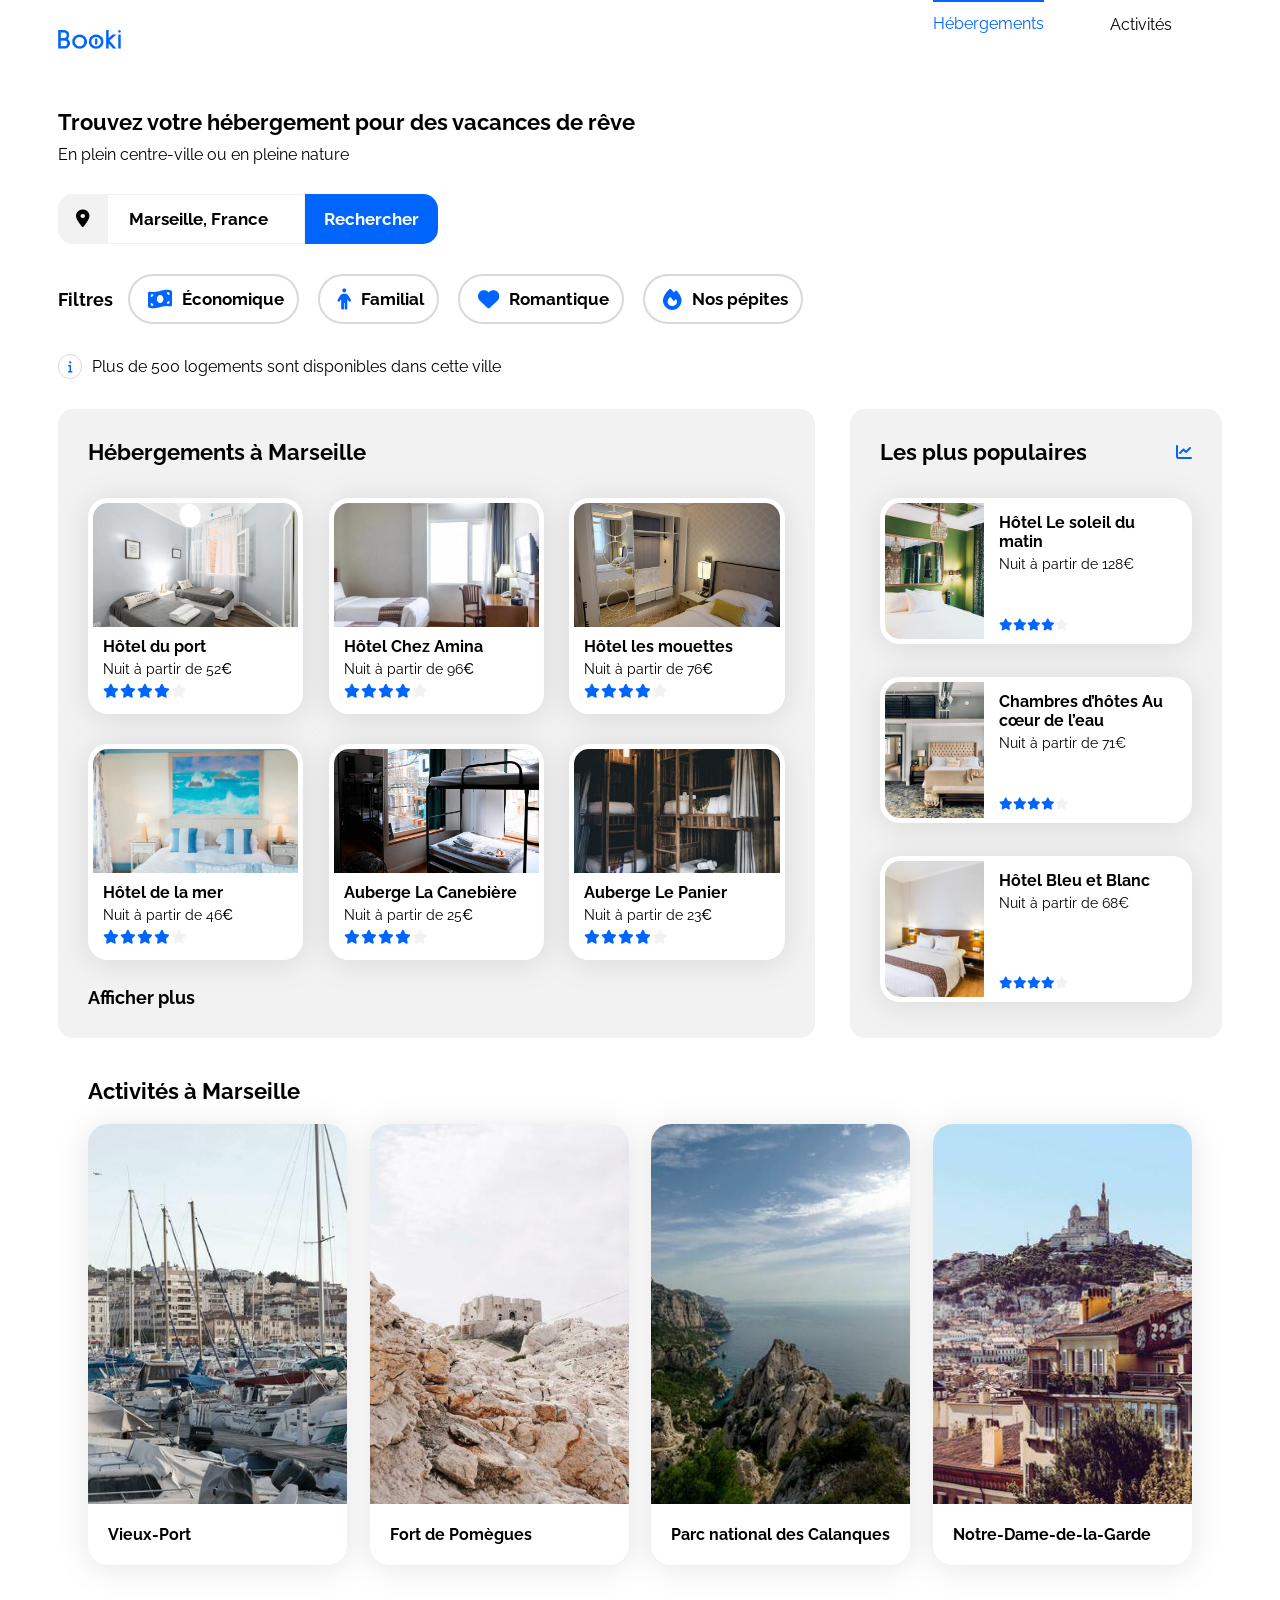
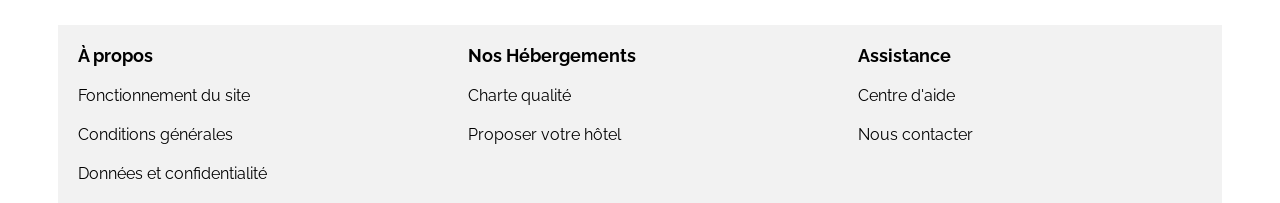
==== commit af08583c: "p2 done" ====
--- a/projects/2_booki/index.html
+++ b/projects/2_booki/index.html
@@ -22,8 +22,8 @@
                     <img src="./images/logo/Booki.png">
                 </div>
                 <ul>
-                    <li><a href="#" id="current-page">Hébergements</a></li>
-                    <li><a href="#">Activités</a></li>
+                    <li><a href="#hebergements-location" id="current-page">Hébergements</a></li>
+                    <li><a href="#activities-location">Activités</a></li>
                 </ul>
             </div>
             <div class="title-header">
@@ -31,17 +31,18 @@
                 <p>En plein centre-ville ou en pleine nature</p>
             </div>
 
-
-            <form class="searchBar shadow" action="#" method="GET">
-                <div class="containerMarker">
-                    <i class="fas fa-map-marker-alt"></i>
-                </div>
-                <input type="search" class="searchInput bold-text" placeholder="Marseille, France">
-                <button class="searchButton bold-text">
-                    <span>Rechercher</span>
-                    <i class="fas fa-search"></i>
-                </button>
-            </form>
+            <div class="form-container">
+                <form class="searchBar shadow" action="#" method="GET">
+                    <div class="containerMarker">
+                        <i class="fas fa-map-marker-alt"></i>
+                    </div>
+                    <input type="search" class="searchInput bold-text" placeholder="Marseille, France">
+                    <button class="searchButton bold-text">
+                        <span>Rechercher</span>
+                        <i class="fas fa-search"></i>
+                    </button>
+                </form>
+            </div>
             <div class="filters-section">
                 <span class="bold-text-filters">Filtres</span>
                 <div class="filters-buttons">
@@ -60,7 +61,7 @@
         </header>
         <main>
             <div class="hebergements-and-populaires">
-                <section class="hebergements">
+                <section id="hebergements-location" class="hebergements">
                     <div class="populaires-title">
                         <h2 class="titles">Hébergements à Marseille</h2>
                     </div>
@@ -261,7 +262,7 @@
                     </div>
                 </section>
             </div>
-            <div class="activities">
+            <div id="activities-location" class="activities">
                 <h2 class="titles">Activités à Marseille</h2>
                 <div class="activities-cards">
                     <a href="#">
--- a/projects/2_booki/css/style.css
+++ b/projects/2_booki/css/style.css
@@ -102,7 +102,6 @@
 	justify-content: space-between;
 	height: 79px;
 	padding-bottom: 30px;
-	padding-top: 10px;
 }
 
 #current-page {
@@ -310,6 +309,7 @@
 .hebergements-cards .card-content {
 	width: 100%;
 	padding-left: 10px;
+    padding-right: 10px;
 	display: flex;
 	flex-direction: column;
 	justify-content: space-between;
@@ -377,6 +377,7 @@
 .populaires-cards .card-content {
 	width: 67%;
 	padding-left: 15px;
+    padding-right: 15px;
 	display: flex;
 	flex-direction: column;
 	justify-content: space-between;
@@ -445,6 +446,7 @@
 
 .activities-cards .long-card-content {
 	padding-left: 15px;
+    padding-right: 15px;
 	display: flex;
 	flex-direction: column;
 	justify-content: space-between;
@@ -496,6 +498,10 @@
 	.shadow {
 		box-shadow: 0px 3px 5px 1px rgba(0, 0, 0, 0.4);
 	}
+
+    .navbar {
+        padding-top: 10px;
+    }
 }
 
 /* Medium devices (tablets, less/equal than 1024px) */
@@ -541,8 +547,12 @@
 
 	.activities-cards a {
 		width: 22.8%;
-		height: 100%;
-	}
+	}
+
+    .long-cards-titles {
+        padding-top: 0px;
+        padding-bottom: 0px;
+    }
 
 	.hebergements-row a {
 		width: 31.6%;
@@ -550,10 +560,6 @@
 
 	.activities-cards img {
 		height: 200px;
-	}
-
-	.activities-cards {
-		height: 270px;
 	}
 
 	.long-card {
@@ -572,7 +578,7 @@
 		align-items: center;
 		height: 115px;
 		padding-bottom: 5px;
-		margin-bottom: 50px;
+		margin-bottom: 30px;
 	}
 
 	.navbar li {
@@ -615,8 +621,16 @@
 		padding: 0px;
 	}
 
+    .form-container {
+        display: flex;
+        align-items: center;
+        justify-content: center;
+    }
+
 	.searchInput {
-		width: 73%;
+		width: 85.5%;
+        text-align: left;
+        padding-left: 7%;
 	}
 	.title-header {
 		padding-left: 20px;
@@ -624,10 +638,7 @@
 	}
 
 	.shadow {
-		width: 89.334%;
-	}
-	.searchBar {
-		padding: 0px 20px;
+		width: 89.01%;
 	}
 
 	.bold-text {
@@ -636,16 +647,16 @@
 
 	.searchButton {
 		border-radius: 15px;
-		width: 14.95%;
-		margin: 0px -10px;
-		box-shadow: 0px 3px 5px 1px rgba(0, 0, 0, 0.4);
+		width: 50px;
+		margin-left: -10px;
+		box-shadow: 0px 3px 5px 0px rgba(0, 0, 0, 0.4);
 	}
 	.searchButton i {
 		display: block;
 	}
 
 	.containerMarker {
-		width: 14.95%;
+		width: 50px;
 	}
 
 	.searchButton span {
@@ -677,9 +688,11 @@
 	.info {
 		padding-right: 20px;
 		padding-left: 20px;
+        padding-top: 35px;
 	}
 	.hebergements-and-populaires {
 		flex-direction: column-reverse;
+        padding-top: 35px;
 	}
 
 	.hebergements-and-populaires section {
@@ -693,10 +706,15 @@
 
 	.populaires {
 		background-color: var(--main-bg-color) !important ;
+        margin-top: 0px;
 	}
 	.hebergements-row a {
 		width: 100%;
 	}
+
+    #show-more {
+        padding-top: 15px;
+    }
 
 	.activities-cards {
 		height: 100%;
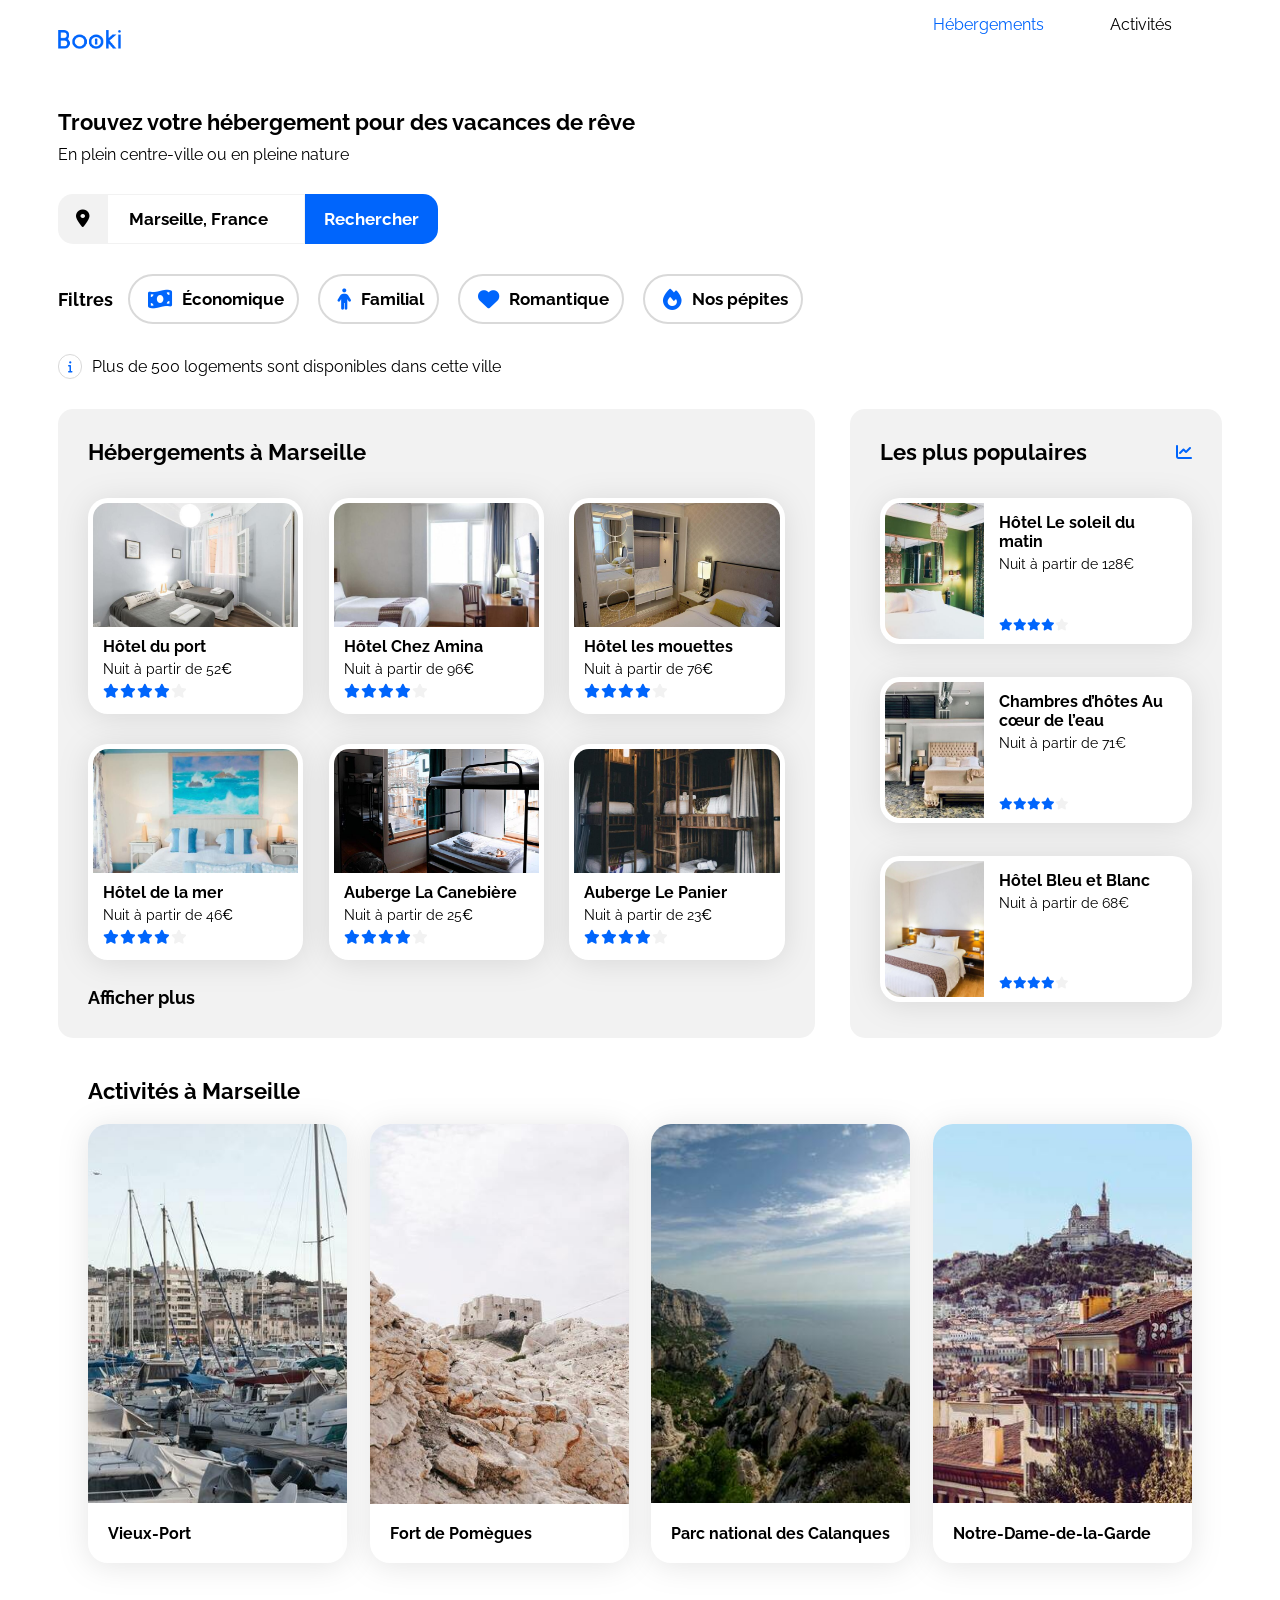
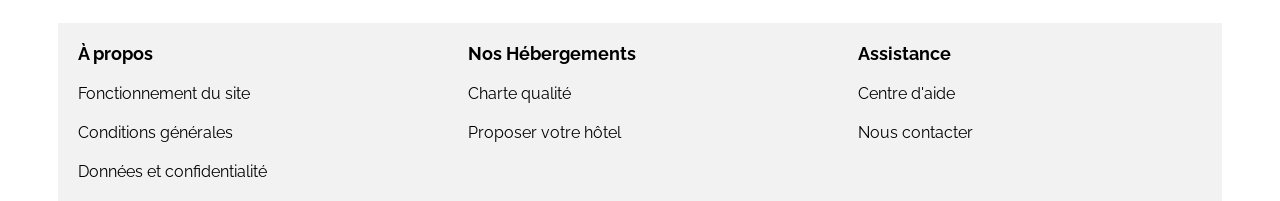
==== commit 8b79b0eb: "done" ====
--- a/projects/2_booki/index.html
+++ b/projects/2_booki/index.html
@@ -19,7 +19,7 @@
         <header>
             <div class="navbar">
                 <div class="logo">
-                    <img src="./images/logo/Booki.png">
+                    <img alt="logo" src="./images/logo/Booki.png">
                 </div>
                 <ul>
                     <li><a href="#hebergements-location" id="current-page">Hébergements</a></li>
@@ -269,9 +269,7 @@
                         <article class="long-card">
                             <img src="./images/activites/reno-laithienne.jpg" alt="Image d'un paysage'">
                             <div class="long-card-content">
-                                <div class="long-card-txt">
-                                    <h3 class="long-cards-titles">Vieux-Port</h3>
-                                </div>
+                                <h3 class="long-cards-titles">Vieux-Port</h3>
                             </div>
                         </article>
                     </a>
@@ -279,9 +277,7 @@
                         <article class="long-card">
                             <img src="./images/activites/paul-hermann.jpg" alt="Image d'un paysage'">
                             <div class="long-card-content">
-                                <div class="long-card-txt">
-                                    <h3 class="long-cards-titles">Fort de Pomègues</h3>
-                                </div>
+                                <h3 class="long-cards-titles">Fort de Pomègues</h3>
                             </div>
                         </article>
                     </a>
@@ -289,9 +285,7 @@
                         <article class="long-card">
                             <img src="./images/activites/kilyan-sockalingum.jpg" alt="Image d'un paysage'">
                             <div class="long-card-content">
-                                <div class="long-card-txt">
-                                    <h3 class="long-cards-titles">Parc national des Calanques</h3>
-                                </div>
+                                <h3 class="long-cards-titles">Parc national des Calanques</h3>
                             </div>
                         </article>
                     </a>
@@ -299,9 +293,7 @@
                         <article class="long-card">
                             <img src="./images/activites/florian-wehde.jpg" alt="Image d'un paysage'">
                             <div class="long-card-content">
-                                <div class="long-card-txt">
-                                    <h3 class="long-cards-titles">Notre-Dame-de-la-Garde</h3>
-                                </div>
+                                <h3 class="long-cards-titles">Notre-Dame-de-la-Garde</h3>
                             </div>
                         </article>
                     </a>
--- a/projects/2_booki/css/style.css
+++ b/projects/2_booki/css/style.css
@@ -72,9 +72,8 @@
 .long-cards-titles {
 	font-size: 16px;
 	font-weight: bold;
-	padding-bottom: 5px;
-	padding-top: 5px;
 	padding-left: 5px;
+	margin: 0px;
 }
 
 .card {
@@ -105,10 +104,9 @@
 }
 
 #current-page {
-	border-top: solid 2px var(--main-color);
 	color: #0065fc;
-	padding-top: 12px;
-}
+}
+
 .logo {
 	display: flex;
 	align-items: center;
@@ -126,6 +124,11 @@
 
 .navbar li {
 	float: left;
+}
+
+.navbar li a:hover {
+	border-top: solid 2px var(--main-color);
+	padding-top: 13px;
 }
 
 .navbar li a {
@@ -309,7 +312,7 @@
 .hebergements-cards .card-content {
 	width: 100%;
 	padding-left: 10px;
-    padding-right: 10px;
+	padding-right: 10px;
 	display: flex;
 	flex-direction: column;
 	justify-content: space-between;
@@ -377,7 +380,7 @@
 .populaires-cards .card-content {
 	width: 67%;
 	padding-left: 15px;
-    padding-right: 15px;
+	padding-right: 5px;
 	display: flex;
 	flex-direction: column;
 	justify-content: space-between;
@@ -431,7 +434,7 @@
 .activities-cards .long-card {
 	display: flex;
 	flex-direction: column;
-	height: 100%;
+	height: 439px;
 }
 
 .activities-cards img {
@@ -446,11 +449,11 @@
 
 .activities-cards .long-card-content {
 	padding-left: 15px;
-    padding-right: 15px;
-	display: flex;
-	flex-direction: column;
-	justify-content: space-between;
+	padding-right: 15px;
+	display: flex;
 	box-sizing: border-box;
+	height: 13.6%;
+	align-items: center;
 }
 
 /****** footer ******/
@@ -494,14 +497,14 @@
 /* Le code ci-dessous correspond à la version responsive uniquement */
 
 /****** Media queries ***********/
-@media (min-width: 1900px) {
+@media only screen and (min-device-width: 1900px) {
 	.shadow {
 		box-shadow: 0px 3px 5px 1px rgba(0, 0, 0, 0.4);
 	}
 
-    .navbar {
-        padding-top: 10px;
-    }
+	.navbar {
+		padding-top: 10px;
+	}
 }
 
 /* Medium devices (tablets, less/equal than 1024px) */
@@ -527,10 +530,20 @@
 
 	.populaires-cards a {
 		width: 32.44%;
+        padding-top: 20px;
 	}
 
 	.populaires-cards .card-title {
 		font-size: 14px;
+	}
+
+	.populaires-cards .card {
+		height: 100%;
+		margin-top: 0px;
+	}
+
+	.populaires-cards img {
+		height: 100%;
 	}
 
 	.populaires-cards .card-subtitle {
@@ -549,10 +562,18 @@
 		width: 22.8%;
 	}
 
-    .long-cards-titles {
-        padding-top: 0px;
-        padding-bottom: 0px;
-    }
+	.long-cards-titles {
+		padding-top: 0px;
+		padding-bottom: 0px;
+	}
+
+	.activities-cards .long-card {
+		height: 270px;
+	}
+
+	.activities-cards .long-card-content {
+		height: 27%;
+	}
 
 	.hebergements-row a {
 		width: 31.6%;
@@ -621,16 +642,16 @@
 		padding: 0px;
 	}
 
-    .form-container {
-        display: flex;
-        align-items: center;
-        justify-content: center;
-    }
+	.form-container {
+		display: flex;
+		align-items: center;
+		justify-content: center;
+	}
 
 	.searchInput {
 		width: 85.5%;
-        text-align: left;
-        padding-left: 7%;
+		text-align: left;
+		padding-left: 7%;
 	}
 	.title-header {
 		padding-left: 20px;
@@ -688,11 +709,11 @@
 	.info {
 		padding-right: 20px;
 		padding-left: 20px;
-        padding-top: 35px;
+		padding-top: 35px;
 	}
 	.hebergements-and-populaires {
 		flex-direction: column-reverse;
-        padding-top: 35px;
+		padding-top: 35px;
 	}
 
 	.hebergements-and-populaires section {
@@ -702,22 +723,33 @@
 	.hebergements-and-populaires section {
 		background-color: white;
 		padding: 20px;
+        padding-top: 30px;
+        padding-bottom: 30px;
 	}
 
 	.populaires {
 		background-color: var(--main-bg-color) !important ;
-        margin-top: 0px;
-	}
+		margin-top: 0px;
+	}
+
+	.populaires-title {
+        margin-bottom: 0px;
+	}
+
 	.hebergements-row a {
 		width: 100%;
 	}
 
-    #show-more {
-        padding-top: 15px;
-    }
+	#show-more {
+		padding-top: 15px;
+	}
 
 	.activities-cards {
 		height: 100%;
+	}
+
+	.activities-cards .long-card {
+		height: 200px;
 	}
 
 	.activities-cards a {
@@ -732,6 +764,8 @@
 
 	.populaires-cards a {
 		width: 100%;
+        height: 146px;
+        padding-top: 15px;
 	}
 	.hebergements-row {
 		flex-direction: column;
